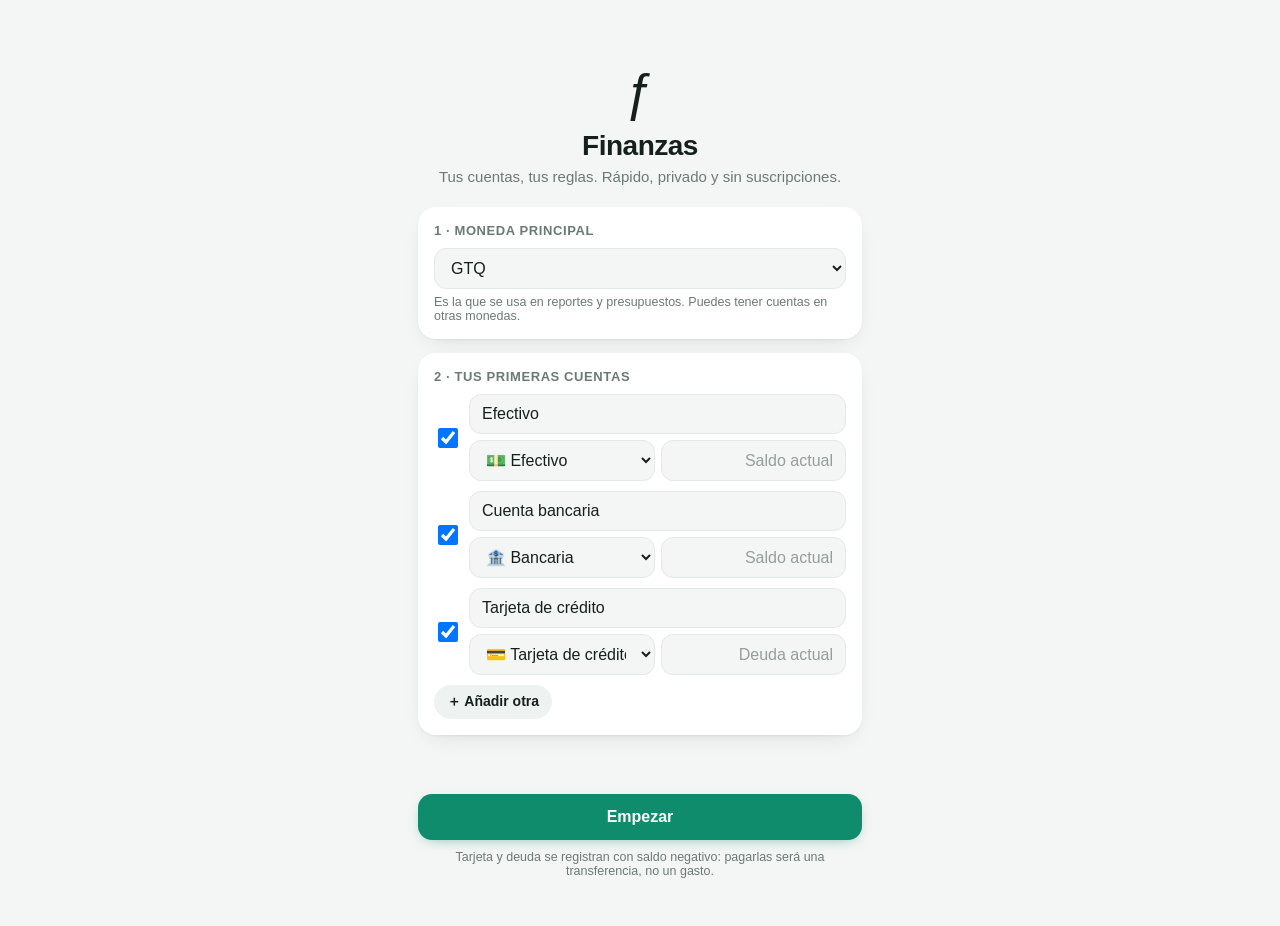
==== index.html @ 43499425 "Finanzas: app PWA personal de finanzas (offline, sin suscripciones)" ====
<!DOCTYPE html>
<html lang="es">
<head>
  <meta charset="UTF-8">
  <meta name="viewport" content="width=device-width, initial-scale=1, viewport-fit=cover, user-scalable=no">
  <title>Finanzas</title>
  <meta name="description" content="Finanzas personales: rápido, privado y tuyo.">
  <meta name="theme-color" media="(prefers-color-scheme: light)" content="#f4f6f5">
  <meta name="theme-color" media="(prefers-color-scheme: dark)" content="#101312">
  <meta name="apple-mobile-web-app-capable" content="yes">
  <meta name="mobile-web-app-capable" content="yes">
  <meta name="apple-mobile-web-app-status-bar-style" content="black-translucent">
  <meta name="apple-mobile-web-app-title" content="Finanzas">
  <link rel="manifest" href="manifest.json">
  <link rel="apple-touch-icon" href="img/apple-touch-icon.png">
  <link rel="icon" type="image/png" sizes="192x192" href="img/icon-192.png">
  <link rel="stylesheet" href="css/app.css">
</head>
<body>
  <div id="app"></div>
  <script src="vendor/dexie.min.js"></script>
  <script type="module" src="js/app.js"></script>
</body>
</html>
---- css/app.css ----
/* ============ Tokens ============ */
:root {
  --bg: #f4f6f5;
  --card: #ffffff;
  --text: #15201c;
  --muted: #6b7a75;
  --line: #e3e9e6;
  --accent: #0e8c6c;
  --accent-soft: #e0f2ec;
  --on-accent: #ffffff;
  --gasto: #d64550;
  --ingreso: #1f9d61;
  --transfer: #5b6b8c;
  --warn: #b8860b;
  --chip: #eef2f0;
  --danger-soft: #fdecee;
  --radius: 18px;
  --shadow: 0 1px 2px rgba(21, 32, 28, .05), 0 8px 24px -12px rgba(21, 32, 28, .18);
  --tab-h: 58px;
  --font: -apple-system, BlinkMacSystemFont, "Segoe UI", Roboto, "Helvetica Neue", Arial, sans-serif;
}
@media (prefers-color-scheme: dark) {
  :root {
    --bg: #101312;
    --card: #1a1f1d;
    --text: #e8eeeb;
    --muted: #8b9a94;
    --line: #272e2b;
    --accent: #2fbf9a;
    --accent-soft: #12332a;
    --gasto: #ff6b7a;
    --ingreso: #3ecf8e;
    --transfer: #93a4c9;
    --chip: #232a27;
    --danger-soft: #3a2226;
    --shadow: 0 1px 2px rgba(0,0,0,.3), 0 8px 24px -12px rgba(0,0,0,.5);
  }
}

/* ============ Base ============ */
* { box-sizing: border-box; -webkit-tap-highlight-color: transparent; }
html, body { margin: 0; padding: 0; }
body {
  font-family: var(--font);
  background: var(--bg);
  color: var(--text);
  -webkit-font-smoothing: antialiased;
  overscroll-behavior-y: none;
}
button { font-family: inherit; color: inherit; background: none; border: none; cursor: pointer; padding: 0; }
input, select, textarea {
  font-family: inherit; font-size: 16px; color: var(--text);
  background: var(--bg); border: 1px solid var(--line); border-radius: 12px;
  padding: 10px 12px; outline: none; width: 100%;
}
input:focus, select:focus, textarea:focus { border-color: var(--accent); }
input[type="datetime-local"], input[type="date"] { min-height: 42px; }
::placeholder { color: var(--muted); opacity: .7; }

.num { font-variant-numeric: tabular-nums; }

/* ============ Estructura ============ */
.vista {
  max-width: 520px; margin: 0 auto; min-height: 100dvh;
  padding: calc(env(safe-area-inset-top, 0px) + 10px) 16px calc(var(--tab-h) + env(safe-area-inset-bottom, 0px) + 24px);
}
.vista.sin-tab { padding-bottom: calc(env(safe-area-inset-bottom, 0px) + 16px); }

.cabecera {
  display: flex; align-items: center; justify-content: space-between;
  padding: 6px 0 12px;
}
.cabecera h1 { font-size: 26px; font-weight: 800; margin: 0; letter-spacing: -.4px; }
.cabecera .acciones { display: flex; gap: 8px; }

.btn-icono {
  width: 38px; height: 38px; border-radius: 50%; display: grid; place-items: center;
  background: var(--card); box-shadow: var(--shadow); font-size: 17px;
}
.btn-icono:active { transform: scale(.92); }

.tarjeta {
  background: var(--card); border-radius: var(--radius); box-shadow: var(--shadow);
  padding: 16px; margin-bottom: 14px;
}
.tarjeta h3 {
  margin: 0 0 10px; font-size: 13px; font-weight: 700; text-transform: uppercase;
  letter-spacing: .6px; color: var(--muted);
}

/* ============ Tab bar + FAB ============ */
.tabbar {
  position: fixed; bottom: 0; left: 0; right: 0; z-index: 40;
  display: flex; justify-content: center; gap: 4px;
  background: color-mix(in srgb, var(--card) 88%, transparent);
  -webkit-backdrop-filter: blur(16px); backdrop-filter: blur(16px);
  border-top: 1px solid var(--line);
  padding: 6px 10px calc(env(safe-area-inset-bottom, 0px) + 6px);
}
.tabbar .tab {
  flex: 1; max-width: 92px; display: flex; flex-direction: column; align-items: center; gap: 2px;
  color: var(--muted); font-size: 10.5px; font-weight: 600; padding: 4px 0; border-radius: 10px;
}
.tab .ico { font-size: 21px; line-height: 1; }
.tab.activa { color: var(--accent); }
.tab:active { transform: scale(.94); }
.tabbar .espacio-fab { flex: 1; max-width: 76px; }

.fab {
  position: fixed; z-index: 45;
  bottom: calc(env(safe-area-inset-bottom, 0px) + 12px);
  left: 50%; transform: translateX(-50%);
  width: 58px; height: 58px; border-radius: 50%;
  background: linear-gradient(160deg, #16a37d, #0b7a5e);
  color: #fff; font-size: 30px; font-weight: 300;
  display: grid; place-items: center;
  box-shadow: 0 6px 20px -4px rgba(14, 140, 108, .55), 0 2px 6px rgba(0,0,0,.18);
  border: 4px solid var(--bg);
}
.fab:active { transform: translateX(-50%) scale(.9); }

/* ============ Chips / filas ============ */
.chip {
  display: inline-flex; align-items: center; gap: 6px;
  background: var(--chip); border-radius: 999px; padding: 8px 13px;
  font-size: 14px; font-weight: 600; white-space: nowrap;
}
.chip.sel { background: var(--accent); color: var(--on-accent); }
.chip:active { transform: scale(.95); }
.chips-scroll { display: flex; gap: 8px; overflow-x: auto; padding: 2px 0 6px; scrollbar-width: none; }
.chips-scroll::-webkit-scrollbar { display: none; }

.fila { display: flex; align-items: center; gap: 12px; padding: 11px 4px; border-bottom: 1px solid var(--line); }
.fila:last-child { border-bottom: none; }
.fila:active { background: color-mix(in srgb, var(--chip) 55%, transparent); }
.fila .emoji { font-size: 22px; width: 30px; text-align: center; flex-shrink: 0; }
.fila .cuerpo { flex: 1; min-width: 0; }
.fila .titulo { font-size: 15px; font-weight: 650; overflow: hidden; text-overflow: ellipsis; white-space: nowrap; }
.fila .sub { font-size: 12.5px; color: var(--muted); overflow: hidden; text-overflow: ellipsis; white-space: nowrap; }
.fila .monto { font-size: 15.5px; font-weight: 700; text-align: right; flex-shrink: 0; }
.fila .monto .hora { display: block; font-size: 11px; color: var(--muted); font-weight: 500; }

.m-gasto { color: var(--gasto); }
.m-ingreso { color: var(--ingreso); }
.m-transf { color: var(--transfer); }

.grupo-dia { display: flex; justify-content: space-between; align-items: baseline; padding: 14px 4px 4px; }
.grupo-dia .fecha { font-size: 13px; font-weight: 700; color: var(--muted); text-transform: capitalize; }
.grupo-dia .total { font-size: 12.5px; color: var(--muted); }

/* ============ Botones ============ */
.btn {
  display: flex; align-items: center; justify-content: center; gap: 8px;
  width: 100%; padding: 14px; border-radius: 14px; font-size: 16px; font-weight: 700;
}
.btn-primario { background: var(--accent); color: var(--on-accent); box-shadow: 0 4px 14px -6px rgba(14,140,108,.6); }
.btn-primario:disabled { opacity: .4; }
.btn-suave { background: var(--chip); }
.btn-rojo { background: var(--danger-soft); color: var(--gasto); }
.btn:active { transform: scale(.98); }

.segmentado {
  display: flex; background: var(--chip); border-radius: 12px; padding: 3px; gap: 2px;
}
.segmentado button {
  flex: 1; padding: 8px 4px; border-radius: 10px; font-size: 13.5px; font-weight: 700; color: var(--muted);
}
.segmentado button.sel { background: var(--card); color: var(--text); box-shadow: 0 1px 4px rgba(0,0,0,.12); }

/* ============ Pantalla Agregar ============ */
.pantalla-agregar { display: flex; flex-direction: column; min-height: 100dvh; max-width: 520px; margin: 0 auto; }
.pa-sup { padding: calc(env(safe-area-inset-top, 0px) + 8px) 14px 4px; }
.pa-scroll { flex: 1; overflow-y: auto; padding: 4px 16px 10px; }
.pa-monto {
  font-size: 46px; font-weight: 800; letter-spacing: -1px; text-align: center;
  padding: 10px 0 2px; font-variant-numeric: tabular-nums;
}
.pa-monto .simbolo { font-size: 26px; font-weight: 700; color: var(--muted); margin-right: 4px; }
.pa-conv { text-align: center; font-size: 12.5px; color: var(--muted); min-height: 17px; }
.pa-seccion { margin-top: 12px; }
.pa-seccion > label { display: block; font-size: 12px; font-weight: 700; color: var(--muted); text-transform: uppercase; letter-spacing: .5px; margin-bottom: 7px; }

.grid-cats { display: grid; grid-template-columns: repeat(4, 1fr); gap: 8px; }
.grid-cats .cat {
  display: flex; flex-direction: column; align-items: center; gap: 3px;
  padding: 9px 4px; border-radius: 13px; background: var(--chip);
  font-size: 11px; font-weight: 600; text-align: center; line-height: 1.15;
}
.grid-cats .cat .emoji { font-size: 21px; }
.grid-cats .cat.sel { background: var(--accent); color: var(--on-accent); }
.grid-cats .cat:active { transform: scale(.93); }

.pa-inferior { padding: 6px 12px calc(env(safe-area-inset-bottom, 0px) + 10px); }
.teclado { display: grid; grid-template-columns: repeat(3, 1fr); gap: 6px; margin-top: 8px; }
.teclado button {
  height: 56px; border-radius: 13px; background: var(--card); box-shadow: var(--shadow);
  font-size: 24px; font-weight: 600; user-select: none; -webkit-user-select: none;
}
.teclado button:active { background: var(--chip); transform: scale(.96); }

.mini-monto { display: flex; align-items: center; gap: 8px; }
.mini-monto input { text-align: right; font-weight: 700; }

.comprobantes { display: flex; gap: 8px; flex-wrap: wrap; margin-top: 8px; }
.comprobante { position: relative; width: 72px; height: 72px; border-radius: 12px; overflow: hidden; box-shadow: var(--shadow); }
.comprobante img { width: 100%; height: 100%; object-fit: cover; display: block; }
.comprobante .quitar {
  position: absolute; top: 3px; right: 3px; width: 22px; height: 22px; border-radius: 50%;
  background: rgba(0,0,0,.6); color: #fff; font-size: 12px; display: grid; place-items: center;
}

/* ============ Sheet (panel inferior) ============ */
.sheet-fondo {
  position: fixed; inset: 0; z-index: 60; background: rgba(0,0,0,.42);
  display: flex; align-items: flex-end; justify-content: center;
  animation: fadeIn .18s ease;
}
.sheet {
  background: var(--bg); width: 100%; max-width: 520px; max-height: 88dvh; overflow-y: auto;
  border-radius: 22px 22px 0 0; padding: 10px 18px calc(env(safe-area-inset-bottom, 0px) + 20px);
  animation: subir .22s cubic-bezier(.2,.9,.3,1);
}
.sheet .asa { width: 40px; height: 5px; border-radius: 3px; background: var(--line); margin: 4px auto 12px; }
.sheet h2 { margin: 2px 0 12px; font-size: 19px; font-weight: 800; }
@keyframes subir { from { transform: translateY(60px); opacity: .4; } }
@keyframes fadeIn { from { opacity: 0; } }

/* ============ Toast ============ */
.toast {
  position: fixed; z-index: 80; left: 50%; transform: translateX(-50%);
  bottom: calc(env(safe-area-inset-bottom, 0px) + 84px);
  background: #1d2b26; color: #fff; padding: 11px 18px; border-radius: 999px;
  font-size: 14px; font-weight: 600; box-shadow: 0 8px 24px -6px rgba(0,0,0,.4);
  max-width: 88vw; text-align: center; animation: subir2 .2s ease;
}
@keyframes subir2 { from { opacity: 0; transform: translate(-50%, 12px); } }

/* ============ Estadísticas ============ */
.stats-grid-3 { display: grid; grid-template-columns: repeat(3, 1fr); gap: 10px; margin-bottom: 14px; }
.stat-box { background: var(--card); border-radius: 15px; padding: 12px 10px; box-shadow: var(--shadow); text-align: center; }
.stat-box .etq { font-size: 11.5px; font-weight: 700; color: var(--muted); text-transform: uppercase; letter-spacing: .4px; }
.stat-box .val { font-size: 17px; font-weight: 800; margin-top: 3px; font-variant-numeric: tabular-nums; }

.barra-fila { margin-bottom: 10px; }
.barra-fila .info { display: flex; justify-content: space-between; font-size: 13.5px; margin-bottom: 4px; }
.barra-fila .pista { height: 8px; border-radius: 5px; background: var(--chip); overflow: hidden; }
.barra-fila .lleno { height: 100%; border-radius: 5px; background: var(--accent); }

.nav-mes { display: flex; align-items: center; justify-content: space-between; margin-bottom: 10px; }
.nav-mes .mes { font-size: 16px; font-weight: 800; text-transform: capitalize; }
.nav-mes button { width: 36px; height: 36px; border-radius: 50%; background: var(--card); box-shadow: var(--shadow); font-size: 16px; }

/* ============ Onboarding ============ */
.onb { min-height: 100dvh; max-width: 520px; margin: 0 auto; padding: calc(env(safe-area-inset-top,0px) + 28px) 22px 32px; display: flex; flex-direction: column; }
.onb .logo { font-size: 52px; text-align: center; margin: 24px 0 8px; }
.onb h1 { text-align: center; font-size: 28px; letter-spacing: -.5px; margin: 0 0 6px; }
.onb p.centro { text-align: center; color: var(--muted); margin: 0 0 22px; font-size: 15px; }
.onb .pie { margin-top: auto; }

.dato-cuenta { font-size: 12.5px; color: var(--muted); }
.vacio { text-align: center; color: var(--muted); padding: 22px 10px; font-size: 14px; }
.copiable { cursor: copy; }
.etiqueta-mini {
  display: inline-block; background: var(--accent-soft); color: var(--accent);
  border-radius: 6px; padding: 1px 7px; font-size: 11.5px; font-weight: 700; margin: 0 2px;
}
.preview-foto { position: fixed; inset: 0; z-index: 90; background: rgba(0,0,0,.9); display: grid; place-items: center; padding: 20px; }
.preview-foto img { max-width: 100%; max-height: 85dvh; border-radius: 12px; }
.preview-foto .cerrar { position: absolute; top: calc(env(safe-area-inset-top,0px) + 14px); right: 18px; font-size: 26px; color: #fff; }
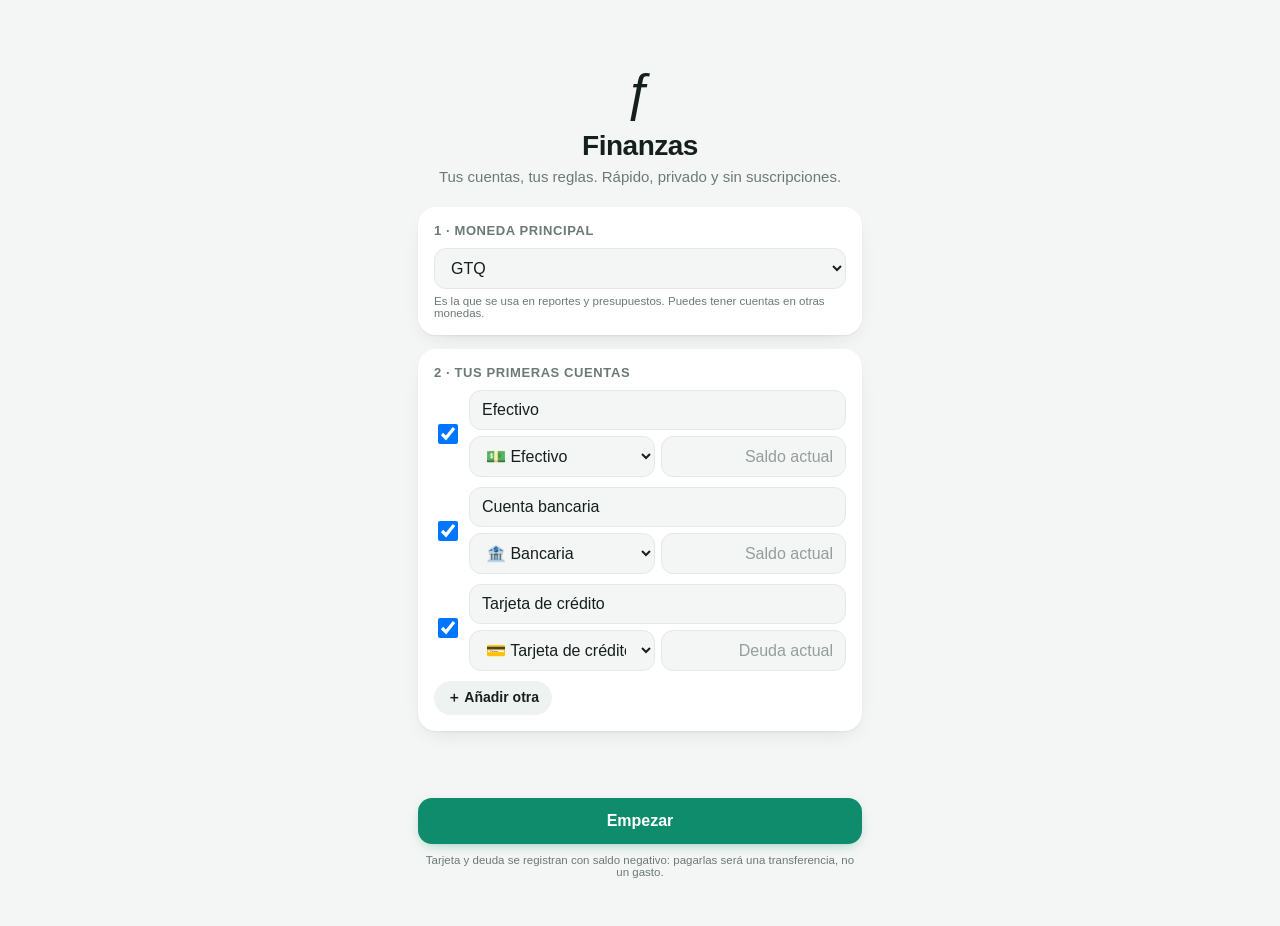
==== commit 373be35f: "Stats: filtro de periodo (chips Este mes/Mes pasado/3m/6m/Año + rango personalizado con fechas), pes" ====
--- a/index.html
+++ b/index.html
@@ -2,7 +2,7 @@
 <html lang="es">
 <head>
   <meta charset="UTF-8">
-  <meta name="viewport" content="width=device-width, initial-scale=1, viewport-fit=cover, user-scalable=no">
+  <meta name="viewport" content="width=device-width, initial-scale=1, maximum-scale=1, viewport-fit=cover, user-scalable=no">
   <title>Finanzas</title>
   <meta name="description" content="Finanzas personales: rápido, privado y tuyo.">
   <meta name="theme-color" media="(prefers-color-scheme: light)" content="#f4f6f5">
--- a/css/app.css
+++ b/css/app.css
@@ -12,6 +12,7 @@
   --ingreso: #1f9d61;
   --transfer: #5b6b8c;
   --warn: #b8860b;
+  --warn-soft: #f7edd3;
   --chip: #eef2f0;
   --danger-soft: #fdecee;
   --radius: 18px;
@@ -31,6 +32,8 @@
     --gasto: #ff6b7a;
     --ingreso: #3ecf8e;
     --transfer: #93a4c9;
+    --warn: #e0b34c;
+    --warn-soft: #38311d;
     --chip: #232a27;
     --danger-soft: #3a2226;
     --shadow: 0 1px 2px rgba(0,0,0,.3), 0 8px 24px -12px rgba(0,0,0,.5);
@@ -38,8 +41,11 @@
 }
 
 /* ============ Base ============ */
-* { box-sizing: border-box; -webkit-tap-highlight-color: transparent; }
+/* touch-action manipulation en todo: Safari ignora user-scalable=no y el
+   doble-tap hacía zoom, moviendo la barra de pestañas fija. */
+* { box-sizing: border-box; -webkit-tap-highlight-color: transparent; touch-action: manipulation; }
 html, body { margin: 0; padding: 0; }
+html, body { overflow-x: hidden; overflow-x: clip; /* nada de scroll/paneo horizontal jamás */ }
 body {
   font-family: var(--font);
   background: var(--bg);
@@ -51,10 +57,15 @@
 input, select, textarea {
   font-family: inherit; font-size: 16px; color: var(--text);
   background: var(--bg); border: 1px solid var(--line); border-radius: 12px;
-  padding: 10px 12px; outline: none; width: 100%;
+  padding: 10px 12px; outline: none; width: 100%; min-width: 0;
 }
 input:focus, select:focus, textarea:focus { border-color: var(--accent); }
-input[type="datetime-local"], input[type="date"] { min-height: 42px; }
+/* Fecha/hora: caja compacta (width auto) y fuente un paso menor. Los campos
+   internos de date/datetime tienen un mínimo que no se encoge; con la fuente
+   grande del sistema la caja se salía del ancho del celular y se truncaba. */
+input[type="datetime-local"], input[type="date"] {
+  min-height: 42px; width: auto; max-width: 100%; font-size: 14px;
+}
 ::placeholder { color: var(--muted); opacity: .7; }
 
 .num { font-variant-numeric: tabular-nums; }
@@ -86,6 +97,7 @@
 .tarjeta h3 {
   margin: 0 0 10px; font-size: 13px; font-weight: 700; text-transform: uppercase;
   letter-spacing: .6px; color: var(--muted);
+  user-select: none; -webkit-user-select: none;
 }
 
 /* ============ Tab bar + FAB ============ */
@@ -96,13 +108,16 @@
   -webkit-backdrop-filter: blur(16px); backdrop-filter: blur(16px);
   border-top: 1px solid var(--line);
   padding: 6px 10px calc(env(safe-area-inset-bottom, 0px) + 6px);
+  user-select: none; -webkit-user-select: none;
 }
 .tabbar .tab {
   flex: 1; max-width: 92px; display: flex; flex-direction: column; align-items: center; gap: 2px;
-  color: var(--muted); font-size: 10.5px; font-weight: 600; padding: 4px 0; border-radius: 10px;
-}
-.tab .ico { font-size: 21px; line-height: 1; }
-.tab.activa { color: var(--accent); }
+  color: var(--muted); font-size: 10.5px; font-weight: 600; padding: 5px 0; border-radius: 14px;
+  transition: background .2s ease, color .2s ease;
+}
+.tab .ico { font-size: 21px; line-height: 1; transition: transform .2s ease; }
+.tab.activa { color: var(--accent); background: var(--accent-soft); font-weight: 800; }
+.tab.activa .ico { transform: translateY(-1px) scale(1.08); }
 .tab:active { transform: scale(.94); }
 .tabbar .espacio-fab { flex: 1; max-width: 76px; }
 
@@ -127,7 +142,7 @@
 }
 .chip.sel { background: var(--accent); color: var(--on-accent); }
 .chip:active { transform: scale(.95); }
-.chips-scroll { display: flex; gap: 8px; overflow-x: auto; padding: 2px 0 6px; scrollbar-width: none; }
+.chips-scroll { display: flex; gap: 8px; flex-wrap: wrap; padding: 2px 0 6px; scrollbar-width: none; }
 .chips-scroll::-webkit-scrollbar { display: none; }
 
 .fila { display: flex; align-items: center; gap: 12px; padding: 11px 4px; border-bottom: 1px solid var(--line); }
@@ -167,16 +182,41 @@
 }
 .segmentado button.sel { background: var(--card); color: var(--text); box-shadow: 0 1px 4px rgba(0,0,0,.12); }
 
+/* Segmentado con pulgar deslizante */
+.seg {
+  position: relative; display: flex; background: var(--chip); border-radius: 12px; padding: 3px;
+  touch-action: pan-y; user-select: none; -webkit-user-select: none; cursor: grab;
+}
+.seg:active { cursor: grabbing; }
+.seg-thumb {
+  position: absolute; top: 3px; bottom: 3px; left: 3px; width: calc((100% - 6px) / var(--n));
+  background: var(--card); border-radius: 10px; box-shadow: 0 1px 5px rgba(0,0,0,.16);
+  transition: transform .25s cubic-bezier(.2,.9,.3,1);
+}
+.seg-thumb.sin-trans { transition: none; }
+.seg-btn {
+  position: relative; z-index: 1; flex: 1; padding: 8px 4px; border-radius: 10px;
+  font-size: 13.5px; font-weight: 700; color: var(--muted); transition: color .2s ease; white-space: nowrap;
+}
+.seg-btn.sel { color: var(--text); }
+
+/* Carrusel de vistas (tarjeta Día/Estructura/Fijos) */
+.carrusel { overflow: hidden; }
+.carrusel-track { display: flex; transition: transform .3s cubic-bezier(.2,.9,.3,1); }
+.carrusel-slide { min-width: 100%; padding: 0 2px; }
+.carrusel-puntos { display: flex; gap: 6px; justify-content: center; margin-top: 12px; }
+.carrusel-punto {
+  width: 6px; height: 6px; border-radius: 3px; background: var(--line); padding: 0;
+  transition: all .25s ease;
+}
+.carrusel-punto.activo { width: 20px; background: var(--accent); }
+
 /* ============ Pantalla Agregar ============ */
-.pantalla-agregar { display: flex; flex-direction: column; min-height: 100dvh; max-width: 520px; margin: 0 auto; }
+/* height exacto (no min-height): el panel inferior queda anclado al borde bajo
+   del viewport y solo el área de campos (pa-scroll) se desplaza. */
+.pantalla-agregar { display: flex; flex-direction: column; height: 100dvh; max-width: 520px; margin: 0 auto; }
 .pa-sup { padding: calc(env(safe-area-inset-top, 0px) + 8px) 14px 4px; }
-.pa-scroll { flex: 1; overflow-y: auto; padding: 4px 16px 10px; }
-.pa-monto {
-  font-size: 46px; font-weight: 800; letter-spacing: -1px; text-align: center;
-  padding: 10px 0 2px; font-variant-numeric: tabular-nums;
-}
-.pa-monto .simbolo { font-size: 26px; font-weight: 700; color: var(--muted); margin-right: 4px; }
-.pa-conv { text-align: center; font-size: 12.5px; color: var(--muted); min-height: 17px; }
+.pa-scroll { flex: 1; min-height: 0; overflow-y: auto; overflow-x: hidden; /* el peek no abre pan horizontal */ padding: 4px 16px 14px; }
 .pa-seccion { margin-top: 12px; }
 .pa-seccion > label { display: block; font-size: 12px; font-weight: 700; color: var(--muted); text-transform: uppercase; letter-spacing: .5px; margin-bottom: 7px; }
 
@@ -190,13 +230,41 @@
 .grid-cats .cat.sel { background: var(--accent); color: var(--on-accent); }
 .grid-cats .cat:active { transform: scale(.93); }
 
-.pa-inferior { padding: 6px 12px calc(env(safe-area-inset-bottom, 0px) + 10px); }
+/* Panel inferior fijo: monto + moneda + guardar + teclado, siempre visibles */
+.pa-inferior {
+  padding: 10px 12px calc(env(safe-area-inset-bottom, 0px) + 10px);
+  background: var(--bg); border-top: 1px solid var(--line);
+  border-radius: 20px 20px 0 0;
+  box-shadow: 0 -10px 30px -22px rgba(0, 0, 0, .55);
+}
+.pa-monto-fila { display: flex; align-items: center; justify-content: space-between; gap: 10px; min-height: 42px; flex-wrap: wrap; }
+.pa-monto { font-size: 34px; font-weight: 800; letter-spacing: -1px; font-variant-numeric: tabular-nums; }
+.pa-monto .simbolo { font-size: 21px; font-weight: 700; color: var(--muted); margin-right: 3px; }
+.pa-monedas { display: flex; gap: 6px; flex-shrink: 0; }
+.pa-monedas .chip { padding: 6px 13px; font-size: 13px; }
+.pa-conv { font-size: 12.5px; color: var(--muted); min-height: 16px; margin-bottom: 6px; }
 .teclado { display: grid; grid-template-columns: repeat(3, 1fr); gap: 6px; margin-top: 8px; }
 .teclado button {
-  height: 56px; border-radius: 13px; background: var(--card); box-shadow: var(--shadow);
-  font-size: 24px; font-weight: 600; user-select: none; -webkit-user-select: none;
+  height: 50px; border-radius: 13px; background: var(--card); box-shadow: var(--shadow);
+  font-size: 23px; font-weight: 600; user-select: none; -webkit-user-select: none;
 }
 .teclado button:active { background: var(--chip); transform: scale(.96); }
+
+/* Teclado numérico bajo demanda: sube al tocar el monto */
+.teclado-wrap {
+  overflow: hidden; max-height: 0; opacity: 0; transform: translateY(10px);
+  transition: max-height .28s cubic-bezier(.2,.9,.3,1), opacity .2s ease, transform .28s cubic-bezier(.2,.9,.3,1);
+}
+.teclado-wrap.abierto { max-height: 250px; opacity: 1; transform: none; }
+
+/* El monto como campo tocable, con caret parpadeante cuando el teclado está activo */
+.pa-monto.activo { cursor: text; }
+.caret {
+  display: inline-block; width: 2.5px; height: .85em; margin-left: 5px;
+  background: var(--accent); border-radius: 2px; vertical-align: baseline;
+  animation: parpadeo 1.05s steps(1) infinite;
+}
+@keyframes parpadeo { 50% { opacity: 0; } }
 
 .mini-monto { display: flex; align-items: center; gap: 8px; }
 .mini-monto input { text-align: right; font-weight: 700; }
@@ -217,10 +285,15 @@
 }
 .sheet {
   background: var(--bg); width: 100%; max-width: 520px; max-height: 88dvh; overflow-y: auto;
-  border-radius: 22px 22px 0 0; padding: 10px 18px calc(env(safe-area-inset-bottom, 0px) + 20px);
+  overflow-x: hidden; /* los márgenes negativos de la asa no ensanchan la hoja */
+  overscroll-behavior: contain; /* el rebote/scroll no se pasa a la página de atrás */
+  border-radius: 22px 22px 0 0; padding: 0 18px calc(env(safe-area-inset-bottom, 0px) + 20px);
   animation: subir .22s cubic-bezier(.2,.9,.3,1);
 }
-.sheet .asa { width: 40px; height: 5px; border-radius: 3px; background: var(--line); margin: 4px auto 12px; }
+/* Zona de agarre: área generosa para tocar o deslizar hacia abajo y cerrar */
+.sheet .asa-zona { padding: 15px 0 10px; margin: 0 -18px; touch-action: none; cursor: grab; }
+.sheet .asa-zona:active { cursor: grabbing; }
+.sheet .asa { width: 44px; height: 5px; border-radius: 3px; background: var(--line); margin: 0 auto; }
 .sheet h2 { margin: 2px 0 12px; font-size: 19px; font-weight: 800; }
 @keyframes subir { from { transform: translateY(60px); opacity: .4; } }
 @keyframes fadeIn { from { opacity: 0; } }
@@ -246,6 +319,31 @@
 .barra-fila .pista { height: 8px; border-radius: 5px; background: var(--chip); overflow: hidden; }
 .barra-fila .lleno { height: 100%; border-radius: 5px; background: var(--accent); }
 
+/* Gráfica de flujo interactiva: 1 dedo desplaza (vertical = scroll de página), pellizco = zoom */
+.flujo-chart { position: relative; touch-action: pan-y; user-select: none; -webkit-user-select: none; cursor: grab; }
+.flujo-chart:active { cursor: grabbing; }
+.flujo-chart svg { display: block; width: 100%; height: auto; aspect-ratio: 320 / 250; }
+.flujo-zoom { position: absolute; top: 2px; left: 2px; display: flex; gap: 4px; }
+.flujo-zoom button {
+  width: 27px; height: 27px; border-radius: 9px; background: var(--chip);
+  font-size: 15px; font-weight: 800; color: var(--text); box-shadow: var(--shadow);
+}
+.flujo-zoom button:active { transform: scale(.92); }
+.flujo-lectura {
+  position: absolute; top: 2px; right: 2px; font-size: 11px; font-weight: 700;
+  background: color-mix(in srgb, var(--card) 88%, transparent); padding: 4px 9px;
+  border-radius: 9px; pointer-events: none; box-shadow: var(--shadow);
+}
+
+/* Registros futuros cuya fecha ya pasó */
+.fila-vencida { opacity: .72; }
+.fila-vencida .titulo { text-decoration: line-through; text-decoration-color: var(--muted); }
+
+/* Celdas de pagos fijos: color como estado, sin emojis ni texto */
+.fila-pago { border-bottom: none; border-radius: 12px; margin-bottom: 3px; padding-left: 12px; }
+.fila-pago-ok { background: var(--accent-soft); box-shadow: inset 3px 0 0 var(--accent); }
+.fila-pago-falta { background: var(--warn-soft); box-shadow: inset 3px 0 0 var(--warn); }
+
 .nav-mes { display: flex; align-items: center; justify-content: space-between; margin-bottom: 10px; }
 .nav-mes .mes { font-size: 16px; font-weight: 800; text-transform: capitalize; }
 .nav-mes button { width: 36px; height: 36px; border-radius: 50%; background: var(--card); box-shadow: var(--shadow); font-size: 16px; }
@@ -257,7 +355,7 @@
 .onb p.centro { text-align: center; color: var(--muted); margin: 0 0 22px; font-size: 15px; }
 .onb .pie { margin-top: auto; }
 
-.dato-cuenta { font-size: 12.5px; color: var(--muted); }
+.dato-cuenta { font-size: 11.5px; color: var(--muted); overflow-wrap: anywhere; }
 .vacio { text-align: center; color: var(--muted); padding: 22px 10px; font-size: 14px; }
 .copiable { cursor: copy; }
 .etiqueta-mini {
@@ -267,3 +365,6 @@
 .preview-foto { position: fixed; inset: 0; z-index: 90; background: rgba(0,0,0,.9); display: grid; place-items: center; padding: 20px; }
 .preview-foto img { max-width: 100%; max-height: 85dvh; border-radius: 12px; }
 .preview-foto .cerrar { position: absolute; top: calc(env(safe-area-inset-top,0px) + 14px); right: 18px; font-size: 26px; color: #fff; }
+
+/* Transición de entrada/salida de vistas principales */
+.trans-vista { transition: transform .3s cubic-bezier(.2,.9,.3,1), opacity .3s ease; }
